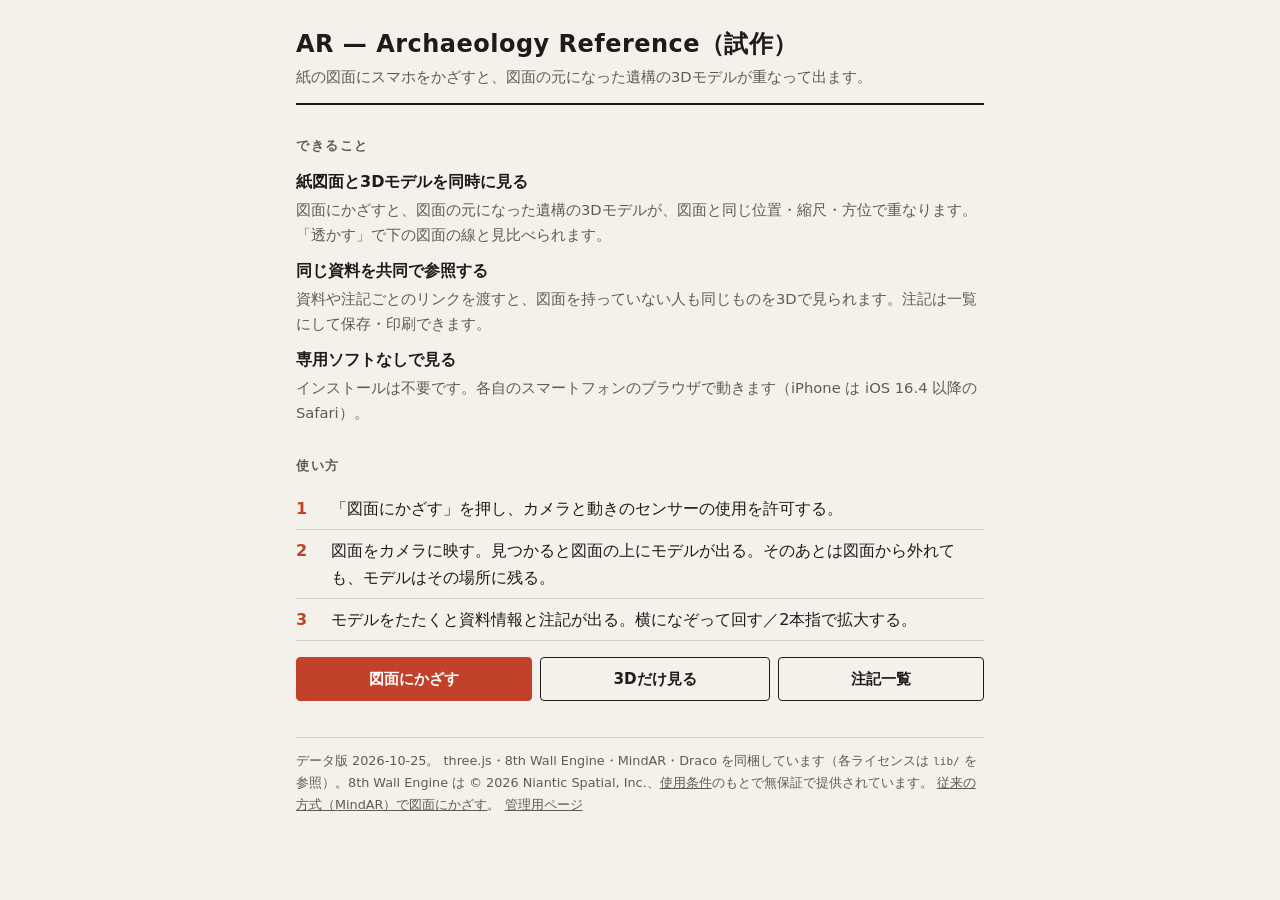
==== index.html @ 1e302aa0 "Add files via upload" ====
<!doctype html>
<html lang="ja">
<head>
<meta charset="utf-8">
<meta name="viewport" content="width=device-width, initial-scale=1, viewport-fit=cover">
<title>AR — Archaeology Reference</title>
<link rel="stylesheet" href="css/style.css">
</head>
<body>
<main class="page">
  <header class="page-head">
    <h1 id="site-title">AR — Archaeology Reference</h1>
    <p id="site-lead"></p>
  </header>

  <div class="callout" id="inapp" hidden>このアプリ内の画面ではカメラが動かないことがあります。メニューから「Safariで開く」または「ブラウザで開く」を選んでください。</div>
  <div class="callout" id="notice" hidden></div>

  <h2>できること</h2>
  <dl class="features">
    <dt>紙図面と3Dモデルを同時に見る</dt>
    <dd>図面にかざすと、図面の元になった遺構の3Dモデルが、図面と同じ位置・縮尺・方位で重なります。「透かす」で下の図面の線と見比べられます。</dd>
    <dt>同じ資料を共同で参照する</dt>
    <dd>資料や注記ごとのリンクを渡すと、図面を持っていない人も同じものを3Dで見られます。注記は一覧にして保存・印刷できます。</dd>
    <dt>専用ソフトなしで見る</dt>
    <dd>インストールは不要です。各自のスマートフォンのブラウザで動きます（iPhone は iOS 16.4 以降の Safari）。</dd>
  </dl>

  <h2>使い方</h2>
  <ol class="steps">
    <li>「図面にかざす」を押し、カメラと動きのセンサーの使用を許可する。</li>
    <li>図面をカメラに映す。見つかると図面の上にモデルが出る。そのあとは図面から外れても、モデルはその場所に残る。</li>
    <li>モデルをたたくと資料情報と注記が出る。横になぞって回す／2本指で拡大する。</li>
  </ol>
  <p class="actions-row"><a class="btn btn-primary" href="ar.html">図面にかざす</a> <a class="btn" href="viewer.html">3Dだけ見る</a> <a class="btn" href="notes.html">注記一覧</a></p>
  <div id="warnings"></div>

  <!-- 資料が2つ以上あるときだけ出す -->
  <section id="items-section" hidden>
    <h2>図面と資料</h2>
    <div id="items"></div>
  </section>

  <footer class="foot">
    <span id="edition"></span>
    three.js・8th Wall Engine・MindAR・Draco を同梱しています（各ライセンスは <span class="mono">lib/</span> を参照）。8th Wall Engine は © 2026 Niantic Spatial, Inc.、<a href="lib/8thwall/LICENSE.txt">使用条件</a>のもとで無保証で提供されています。
    <a href="ar-mindar.html">従来の方式（MindAR）で図面にかざす</a>。
    <a href="tools/">管理用ページ</a>
  </footer>
</main>
<script type="module" src="js/index.js"></script>
</body>
</html>
---- css/style.css ----
:root {
  --paper: #f4f1ea;
  --paper-2: #ebe7dd;
  --ink: #1d1c1a;
  --ink-2: #5f5b54;
  --rule: #d6d0c3;
  --shu: #c2412a;            /* 朱 */
  --panel: rgba(26, 25, 23, 0.9);
  --panel-ink: #f2efe8;
  --panel-ink-2: #b9b3a7;
  --panel-rule: rgba(242, 239, 232, 0.16);
  --font: "Hiragino Sans", "Hiragino Kaku Gothic ProN", "Yu Gothic UI", "Yu Gothic", "Noto Sans JP", system-ui, sans-serif;
}

* { box-sizing: border-box; }
[hidden] { display: none !important; }
html { -webkit-text-size-adjust: 100%; }
body {
  margin: 0;
  font-family: var(--font);
  font-size: 16px;
  line-height: 1.7;
  color: var(--ink);
  background: var(--paper);
}
button { font: inherit; color: inherit; }
a { color: inherit; }
:focus-visible { outline: 2px solid var(--shu); outline-offset: 2px; }

/* ---------- 一覧・道具ページ ---------- */
.page { max-width: 720px; margin: 0 auto; padding: 28px 16px 56px; }
.page-head { border-bottom: 2px solid var(--ink); padding-bottom: 14px; margin-bottom: 22px; }
.page-head h1 { font-size: 1.5rem; line-height: 1.35; margin: 0 0 4px; letter-spacing: 0.02em; }
.page-head p { margin: 0; color: var(--ink-2); font-size: 0.92rem; }
.page h2 { font-size: 0.82rem; letter-spacing: 0.12em; color: var(--ink-2); margin: 30px 0 10px; font-weight: 600; }

.steps { list-style: none; margin: 0; padding: 0; counter-reset: step; }
.steps li { counter-increment: step; display: grid; grid-template-columns: 2.2em 1fr; padding: 7px 0; border-bottom: 1px solid var(--rule); }
.steps li::before { content: counter(step); font-variant-numeric: tabular-nums; color: var(--shu); font-weight: 700; }

.items { list-style: none; margin: 0; padding: 0; }
.item { border: 1px solid var(--rule); background: #fbf9f4; border-radius: 6px; padding: 14px 14px 12px; margin-bottom: 12px; }
.item h3 { margin: 0 0 2px; font-size: 1.05rem; line-height: 1.45; }
.item .sub { margin: 0 0 12px; color: var(--ink-2); font-size: 0.86rem; }
.actions { display: flex; flex-wrap: wrap; gap: 8px; }
.btn {
  display: inline-flex; align-items: center; justify-content: center;
  min-height: 44px; padding: 0 18px; border-radius: 4px;
  border: 1px solid var(--ink); background: transparent; color: var(--ink);
  text-decoration: none; font-weight: 600; font-size: 0.95rem; cursor: pointer;
}
.btn-primary { background: var(--shu); border-color: var(--shu); color: #fff; }
/* 一覧の入口のボタン：スマホでも1行に並べ、幅をそろえる（とても狭い画面では折り返す） */
.actions-row { display: flex; flex-wrap: wrap; gap: 8px; }
.actions-row .btn { flex: 1 1 auto; padding: 0 10px; white-space: nowrap; }
.btn:disabled { opacity: 0.45; cursor: default; }
.callout { border-left: 3px solid var(--shu); background: var(--paper-2); padding: 10px 12px; font-size: 0.9rem; margin: 14px 0; }
.callout[hidden] { display: none; }
.foot { margin-top: 36px; padding-top: 12px; border-top: 1px solid var(--rule); color: var(--ink-2); font-size: 0.8rem; }
.muted { color: var(--ink-2); }
code, .mono { font-family: ui-monospace, "SF Mono", Menlo, Consolas, monospace; font-size: 0.86em; }

table.plain { width: 100%; border-collapse: collapse; font-size: 0.9rem; }
table.plain th, table.plain td { text-align: left; padding: 7px 8px; border-bottom: 1px solid var(--rule); vertical-align: top; }
table.plain th { font-size: 0.78rem; letter-spacing: 0.08em; color: var(--ink-2); font-weight: 600; }
/* ファイルの確認 */
.files-table th { white-space: nowrap; }
.files-table td:first-child { white-space: nowrap; font-size: 0.82rem; }
.files-table .file-state { white-space: nowrap; font-weight: 600; }
.files-table .file-ok .file-state { color: #1d6b35; }
.files-table .file-warn .file-state { color: #8a5a00; }
.files-table .file-ng .file-state { color: #b00020; }
.files-table .file-ng { background: #fdf0f0; }
.files-table .file-none .file-state { color: var(--ink-2); font-weight: 400; }
@media (max-width: 640px) { .files-table td:first-child { white-space: normal; word-break: break-all; } }
td.num { font-variant-numeric: tabular-nums; text-align: right; }
.qr-grid { display: grid; grid-template-columns: repeat(auto-fill, minmax(200px, 1fr)); gap: 14px; }
.qr { border: 1px solid var(--rule); background: #fff; padding: 12px; text-align: center; border-radius: 6px; }
.qr svg { width: 100%; height: auto; display: block; }
.qr p { margin: 6px 0 0; font-size: 0.78rem; word-break: break-all; color: var(--ink-2); }
.qr strong { display: block; font-size: 0.9rem; color: var(--ink); }

/* ---------- AR表示・通常ビューア ---------- */
body.stage-page { background: #0f0e0d; color: var(--panel-ink); overflow: hidden; height: 100dvh; }
body.viewer-page { background: radial-gradient(120% 90% at 50% 35%, #f3f0e8 0%, #d9d4c7 100%); }
#stage { position: fixed; inset: 0; overflow: hidden; touch-action: none; user-select: none; -webkit-user-select: none; }
#stage canvas { display: block; }
/* 8th Wall 版：描画面の画素は細かく、見た目の大きさは画面に合わせる（8th Wall が付ける幅・高さの指定より優先） */
#xr-canvas { position: absolute; inset: 0; width: 100% !important; height: 100% !important; }
.credit8 { position: fixed; z-index: 19; right: calc(10px + env(safe-area-inset-right)); bottom: calc(78px + env(safe-area-inset-bottom)); font-size: 10px; line-height: 1.3; color: rgba(255, 255, 255, 0.75); text-decoration: none; text-shadow: 0 0 3px rgba(0, 0, 0, 0.8); }
.credit8[hidden] { display: none; }
.gate .gate-small { font-size: 0.78rem; margin-top: 10px; }
.gate .gate-small a { color: inherit; }

.topbar {
  position: fixed; z-index: 20; left: 0; right: 0; top: 0;
  display: flex; gap: 8px; align-items: center; justify-content: space-between;
  padding: calc(8px + env(safe-area-inset-top)) calc(10px + env(safe-area-inset-right)) 8px calc(10px + env(safe-area-inset-left));
  pointer-events: none;
}
.topbar > * { pointer-events: auto; }
.topbar > .pill { flex: none; }
.pill { white-space: nowrap; }
.topbar { align-items: flex-start; }
.topbar .group { display: flex; gap: 6px; flex-wrap: wrap; justify-content: flex-end; }
.pill {
  display: inline-flex; align-items: center; min-height: 40px; padding: 0 14px;
  border-radius: 20px; border: 1px solid var(--panel-rule);
  background: var(--panel); color: var(--panel-ink);
  font-size: 0.86rem; font-weight: 600; text-decoration: none; cursor: pointer;
  -webkit-backdrop-filter: blur(8px); backdrop-filter: blur(8px);
}
.pill[aria-pressed="true"] { background: var(--panel-ink); color: var(--ink); }

.hint {
  position: fixed; z-index: 15; left: 16px; right: 16px; top: calc(64px + env(safe-area-inset-top));
  width: fit-content; max-width: calc(100% - 32px); margin: 0 auto; padding: 8px 14px; border-radius: 4px;
  background: var(--panel); color: var(--panel-ink); font-size: 0.88rem; text-align: center;
  pointer-events: none;
}

/* 設定の食い違い（all.mind と図面画像など）。消えない */
.config-warn {
  position: fixed; z-index: 15; left: 16px; right: 16px; top: calc(180px + env(safe-area-inset-top));
  max-width: 34rem; margin: 0 auto; padding: 8px 14px; border-radius: 4px;
  background: #8a1c1c; color: #fff; font-size: 0.85rem; line-height: 1.5;
}

.recover {
  position: fixed; z-index: 16; left: 0; right: 0; top: calc(134px + env(safe-area-inset-top));
  display: flex; justify-content: center; pointer-events: none;
}
.recover .pill { pointer-events: auto; background: var(--shu); border-color: var(--shu); color: #fff; }

.debug {
  position: fixed; z-index: 16; left: calc(8px + env(safe-area-inset-left)); top: calc(190px + env(safe-area-inset-top));
  margin: 0; padding: 6px 8px; border-radius: 4px; pointer-events: none;
  background: rgba(0, 0, 0, 0.62); color: #e9ffe0; font: 11px/1.5 ui-monospace, Menlo, Consolas, monospace; white-space: pre-wrap; overflow-wrap: anywhere; max-width: calc(100vw - 16px - env(safe-area-inset-left) - env(safe-area-inset-right)); box-sizing: border-box;
}

.gate {
  position: fixed; z-index: 30; inset: 0; display: grid; place-items: center; padding: 24px;
  background: #171614; color: var(--panel-ink);
}
.gate[hidden] { display: none; }
.gate-inner { max-width: 420px; }
.gate h1 { font-size: 1.3rem; line-height: 1.4; margin: 0 0 8px; }
.gate p { margin: 0 0 14px; color: var(--panel-ink-2); font-size: 0.92rem; }
.gate .btn { border-color: var(--panel-ink); color: var(--panel-ink); width: 100%; margin-bottom: 8px; }
.gate .btn-primary { border-color: var(--shu); color: #fff; }
.gate .callout { background: rgba(255, 255, 255, 0.06); color: var(--panel-ink); }
.gate .error { color: #ffb4a4; }

.panel {
  position: fixed; z-index: 20; left: 0; right: 0; bottom: 0;
  background: var(--panel); color: var(--panel-ink);
  border-top: 1px solid var(--panel-rule);
  -webkit-backdrop-filter: blur(10px); backdrop-filter: blur(10px);
  padding-bottom: env(safe-area-inset-bottom);
}
.panel[hidden] { display: none; }
.panel-head {
  width: 100%; display: flex; align-items: center; justify-content: space-between; gap: 12px;
  min-height: 48px; padding: 6px calc(16px + env(safe-area-inset-right)) 6px calc(16px + env(safe-area-inset-left));
  background: none; border: 0; text-align: left; cursor: pointer;
}
.panel-title { font-weight: 700; font-size: 0.98rem; line-height: 1.4; }
.panel-chevron { width: 10px; height: 10px; border-right: 2px solid var(--panel-ink-2); border-top: 2px solid var(--panel-ink-2); transform: rotate(-45deg); margin: 4px 4px 0; flex: none; transition: transform 0.15s; }
.panel.is-open .panel-chevron { transform: rotate(135deg); margin-top: -4px; }
.panel-body { display: none; max-height: 44dvh; overflow-y: auto; -webkit-overflow-scrolling: touch; padding: 0 calc(16px + env(safe-area-inset-right)) 16px calc(16px + env(safe-area-inset-left)); }
.panel.is-open .panel-body { display: block; }
.panel h2 { font-size: 0.74rem; letter-spacing: 0.14em; color: var(--panel-ink-2); margin: 14px 0 8px; font-weight: 600; }
.panel section:first-child h2 { margin-top: 4px; }
.panel-meta .link-button, .panel-selection .link-button { margin: 2px 8px 6px 0; }
.link-button {
  display: inline-flex; align-items: center; min-height: 36px; padding: 0 12px; border-radius: 4px;
  border: 1px solid var(--panel-rule); background: transparent; color: var(--panel-ink);
  font-size: 0.84rem; text-decoration: none; cursor: pointer;
}
.share-row { display: flex; flex-wrap: wrap; align-items: center; gap: 6px; }
.share-holder { flex: 1 1 100%; }
.link-box { width: 100%; min-height: 36px; padding: 0 8px; font: 12px/1.4 ui-monospace, Menlo, Consolas, monospace; border-radius: 4px; border: 1px solid var(--panel-rule); background: rgba(255,255,255,0.08); color: var(--panel-ink); }
.panel .edition { color: var(--panel-ink-2); font-size: 0.78rem; margin: 10px 0 0; }
.panel .muted, .panel .notice { color: var(--panel-ink-2); font-size: 0.86rem; margin: 8px 0 0; }
.fields { display: grid; grid-template-columns: minmax(5.5em, auto) 1fr; gap: 4px 14px; margin: 0; font-size: 0.9rem; }
.fields dt { color: var(--panel-ink-2); }
.fields dd { margin: 0; overflow-wrap: anywhere; }
.chips { display: flex; flex-wrap: wrap; gap: 8px; }
.chip {
  display: inline-flex; align-items: center; gap: 8px; min-height: 40px; padding: 0 12px;
  border-radius: 4px; border: 1px solid var(--panel-rule); background: transparent;
  font-size: 0.86rem; cursor: pointer; opacity: 0.5;
}
.chip.is-on { opacity: 1; border-color: rgba(242, 239, 232, 0.5); }
.chip-dot { width: 10px; height: 10px; border-radius: 50%; flex: none; }
.chip-type { font-size: 0.72rem; color: var(--panel-ink-2); border: 1px solid var(--panel-rule); border-radius: 3px; padding: 0 5px; line-height: 1.5; }
.panel-selection { border: 1px solid var(--panel-rule); border-left: 3px solid var(--shu); border-radius: 4px; padding: 10px 12px; margin-top: 4px; }
.panel-selection[hidden] { display: none; }
.panel-selection p { margin: 6px 0; font-size: 0.9rem; }
.selection-top { display: flex; align-items: center; gap: 8px; margin-bottom: 6px; }
.selection-top strong { font-size: 0.95rem; }
.selection-close { margin-left: auto; min-height: 36px; padding: 0 10px; background: none; border: 1px solid var(--panel-rule); border-radius: 4px; font-size: 0.8rem; cursor: pointer; }

@media (min-width: 760px) {
  .panel { left: auto; right: 16px; bottom: 16px; width: 380px; border: 1px solid var(--panel-rule); border-radius: 8px; }
  .panel-body { max-height: 60dvh; }
}
@media (prefers-reduced-motion: reduce) { * { transition: none !important; } }

/* ---------- 位置合わせ ---------- */
body.align-page { height: 100dvh; display: flex; flex-direction: column; overflow: hidden; }
.align-head { display: flex; align-items: center; gap: 16px; padding: 10px 16px; border-bottom: 2px solid var(--ink); }
.align-head h1 { font-size: 1.1rem; margin: 0; }
.align-head select { margin-left: auto; min-height: 36px; font: inherit; }
.align-body { flex: 1; display: flex; min-height: 0; }
.align-view { flex: 1; position: relative; background: #ddd8cc; cursor: grab; outline: none; touch-action: none; }
.align-view.is-measuring { cursor: crosshair; }
.align-view canvas { display: block; }
.align-side { width: 340px; flex: none; overflow-y: auto; padding: 8px 16px 24px; border-left: 1px solid var(--rule); background: var(--paper); }
.align-side h2 { margin: 18px 0 6px; font-size: 0.8rem; letter-spacing: 0.08em; color: var(--ink-2); font-weight: 600; }
.align-side .row { display: flex; flex-wrap: wrap; align-items: center; gap: 8px; margin: 6px 0; }
.align-side input[type="number"] { width: 110px; min-height: 34px; font: inherit; padding: 0 6px; }
.align-side input.narrow { width: 80px; }
.align-side input[type="range"] { flex: 1; min-width: 120px; }
.align-side select { min-height: 34px; font: inherit; max-width: 100%; }
.align-side textarea { width: 100%; font: 12px/1.5 ui-monospace, Menlo, Consolas, monospace; padding: 8px; border: 1px solid var(--rule); border-radius: 4px; background: #fff; }
.small { font-size: 0.8rem; margin: 4px 0; }
.small-btn { min-height: 36px; padding: 0 12px; font-size: 0.85rem; }
@media (max-width: 800px) { .align-body { flex-direction: column; } .align-view { min-height: 55vh; } .align-side { width: auto; border-left: 0; border-top: 1px solid var(--rule); } }

/* ---------- 注記一覧 ---------- */
.page-wide { max-width: 1040px; }
.notes-item { margin: 26px 0 34px; }
.page h2.notes-title { font-size: 1.15rem; letter-spacing: 0; color: var(--ink); margin: 0 0 2px; font-weight: 700; }
.notes-item .sub { margin: 0 0 10px; color: var(--ink-2); font-size: 0.86rem; }
.fields.light { margin: 8px 0 12px; }
.fields.light dt { color: var(--ink-2); }
.table-wrap { overflow-x: auto; }
.notes-table td { font-size: 0.86rem; }
.notes-table .chip-dot { display: inline-block; vertical-align: middle; }
@media print {
  .no-print, .foot a { display: none !important; }
  body { background: #fff; }
  .page { max-width: none; padding: 0; }
  .notes-item { break-inside: avoid-page; }
}

/* ---------- 展示用シート ---------- */
body.sheet-page { background: #8a857b; }
.sheet-toolbar { display: flex; flex-wrap: wrap; align-items: center; gap: 12px; padding: 10px 16px; background: var(--paper); border-bottom: 1px solid var(--rule); }
.sheet-toolbar input { min-width: 320px; min-height: 34px; font: inherit; padding: 0 8px; }
.sheet-toolbar select { min-height: 34px; font: inherit; }
.sheet-toolbar p { flex-basis: 100%; margin: 0; }
.sheet {
  --w: 297mm; --h: 210mm;
  width: var(--w); height: var(--h); margin: 12px auto; padding: 10mm 12mm 9mm; background: #fff; color: #111;
  display: flex; flex-direction: column; gap: 4mm; overflow: hidden; break-after: page;
}
body[data-paper="A3"] .sheet { --w: 420mm; --h: 297mm; padding: 14mm 16mm 12mm; }
.sheet-head { display: flex; align-items: baseline; gap: 6mm; border-bottom: 0.6mm solid #111; padding-bottom: 2mm; }
.sheet-head h1 { margin: 0; font-size: 15pt; line-height: 1.3; }
.sheet-site { font-size: 9pt; color: #555; order: 2; margin-left: auto; }
.sheet-figure { flex: 1; min-height: 0; display: flex; align-items: center; justify-content: center; }
.sheet-figure img { max-width: 100%; max-height: 100%; object-fit: contain; display: block; }
.sheet-foot { display: flex; gap: 6mm; align-items: center; border-top: 0.3mm solid #999; padding-top: 3mm; }
.sheet-qr { width: 30mm; height: 30mm; flex: none; }
body[data-paper="A3"] .sheet-qr { width: 40mm; height: 40mm; }
.sheet-qr svg { width: 100%; height: 100%; display: block; }
.sheet-info { flex: 1; min-width: 0; font-size: 9.5pt; line-height: 1.55; }
.sheet-steps { margin: 0 0 1.5mm; padding-left: 5mm; }
.sheet-items, .sheet-url, .sheet-credit { margin: 0; color: #444; font-size: 8pt; }
.sheet-url { font-family: ui-monospace, Menlo, Consolas, monospace; word-break: break-all; }
@media print {
  body.sheet-page { background: #fff; }
  .sheet { margin: 0; }
}

/* ---------- 一覧 ---------- */
.features { margin: 0; }
.features dt { font-weight: 700; margin-top: 10px; }
.features dd { margin: 2px 0 0; color: var(--ink-2); font-size: 0.92rem; }
.drawing-group { margin-bottom: 18px; }
.drawing-title { font-size: 0.95rem; margin: 0 0 8px; padding-left: 8px; border-left: 3px solid var(--shu); }

.target8-preview { max-width: 180px; border: 1px solid var(--rule, #ccc); margin-top: 6px; }
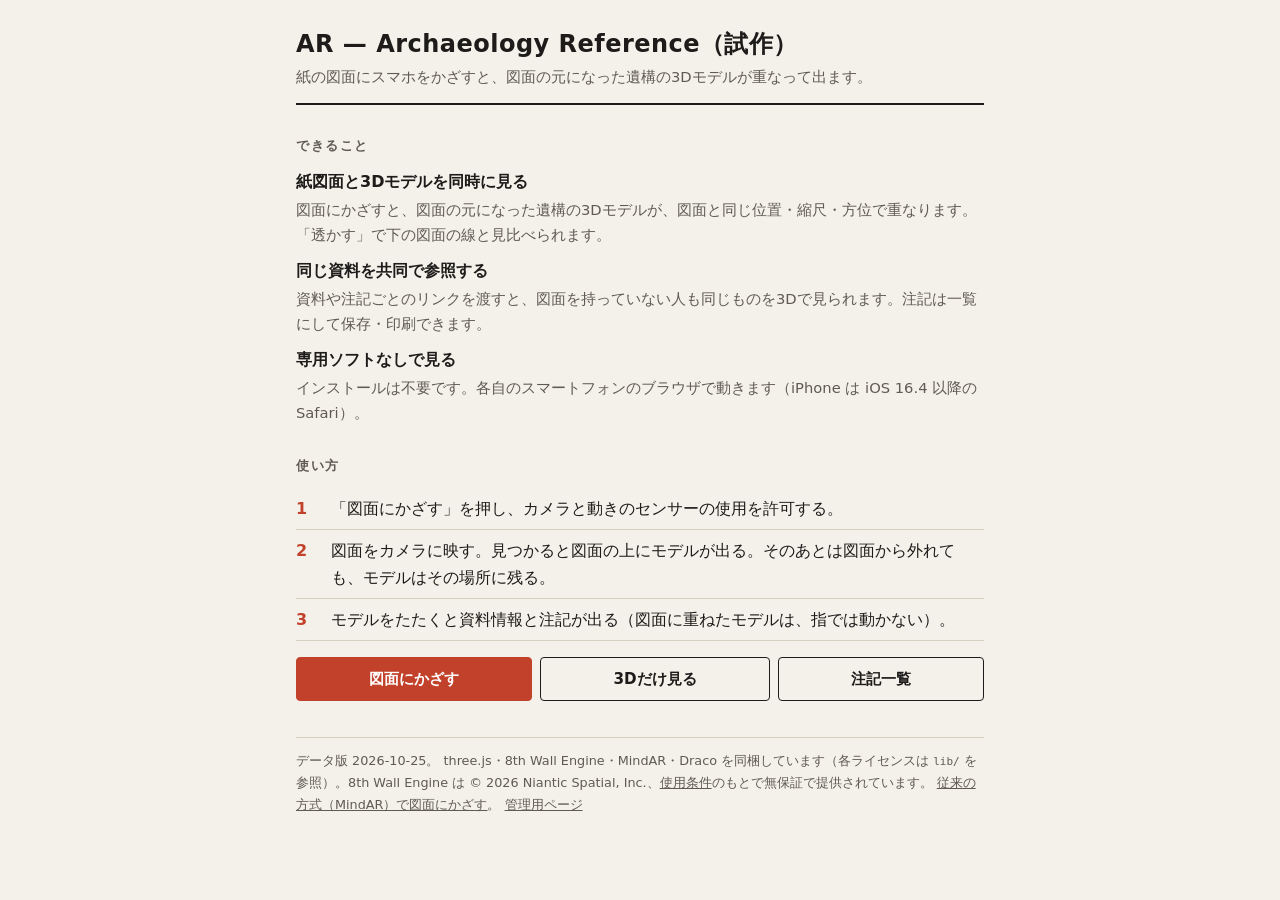
==== commit 5ddf0f49: "Add files via upload" ====
--- a/index.html
+++ b/index.html
@@ -30,7 +30,7 @@
   <ol class="steps">
     <li>「図面にかざす」を押し、カメラと動きのセンサーの使用を許可する。</li>
     <li>図面をカメラに映す。見つかると図面の上にモデルが出る。そのあとは図面から外れても、モデルはその場所に残る。</li>
-    <li>モデルをたたくと資料情報と注記が出る。横になぞって回す／2本指で拡大する。</li>
+    <li>モデルをたたくと資料情報と注記が出る（図面に重ねたモデルは、指では動かない）。</li>
   </ol>
   <p class="actions-row"><a class="btn btn-primary" href="ar.html">図面にかざす</a> <a class="btn" href="viewer.html">3Dだけ見る</a> <a class="btn" href="notes.html">注記一覧</a></p>
   <div id="warnings"></div>
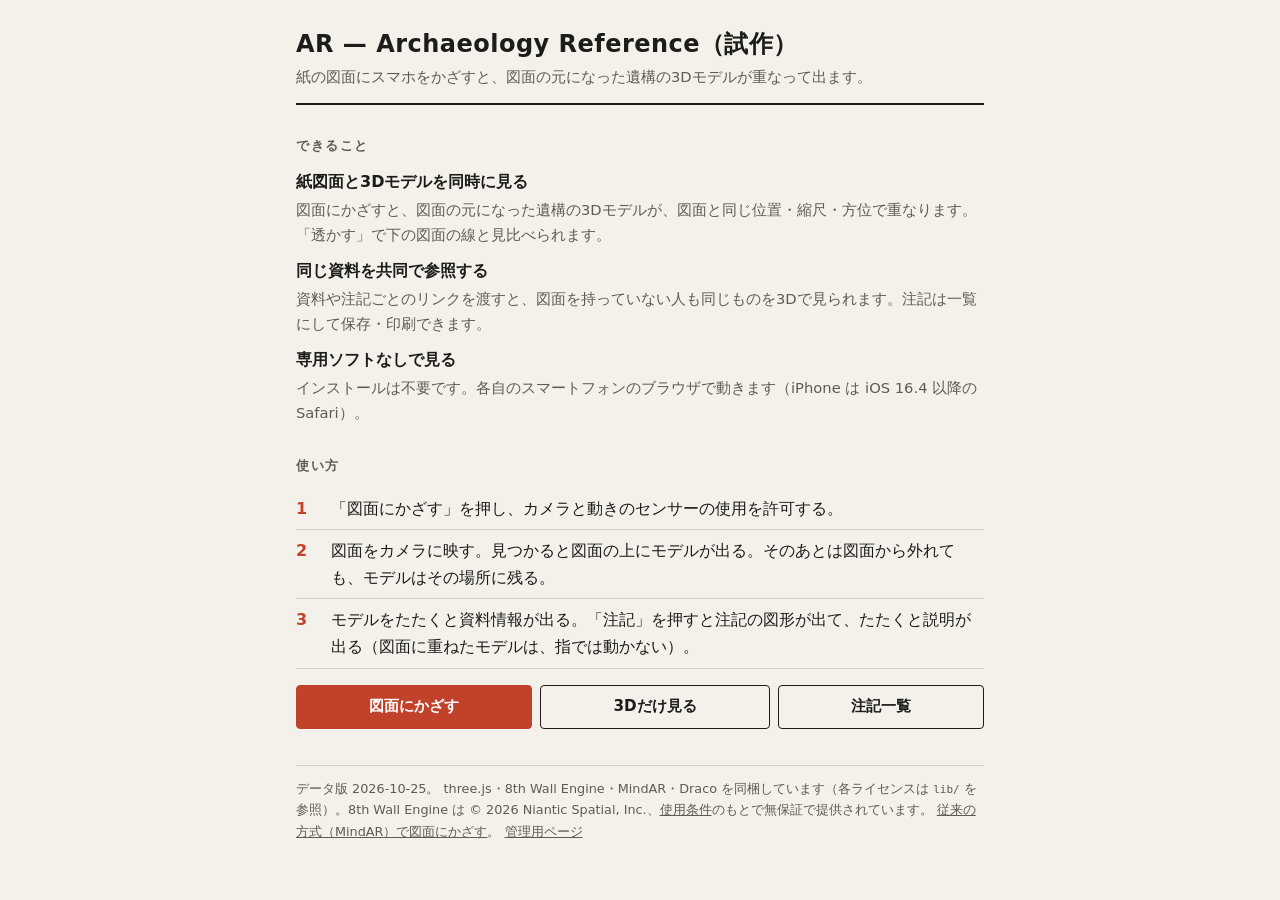
==== commit 0abd283e: "Add files via upload" ====
--- a/index.html
+++ b/index.html
@@ -30,7 +30,7 @@
   <ol class="steps">
     <li>「図面にかざす」を押し、カメラと動きのセンサーの使用を許可する。</li>
     <li>図面をカメラに映す。見つかると図面の上にモデルが出る。そのあとは図面から外れても、モデルはその場所に残る。</li>
-    <li>モデルをたたくと資料情報と注記が出る（図面に重ねたモデルは、指では動かない）。</li>
+    <li>モデルをたたくと資料情報が出る。「注記」を押すと注記の図形が出て、たたくと説明が出る（図面に重ねたモデルは、指では動かない）。</li>
   </ol>
   <p class="actions-row"><a class="btn btn-primary" href="ar.html">図面にかざす</a> <a class="btn" href="viewer.html">3Dだけ見る</a> <a class="btn" href="notes.html">注記一覧</a></p>
   <div id="warnings"></div>
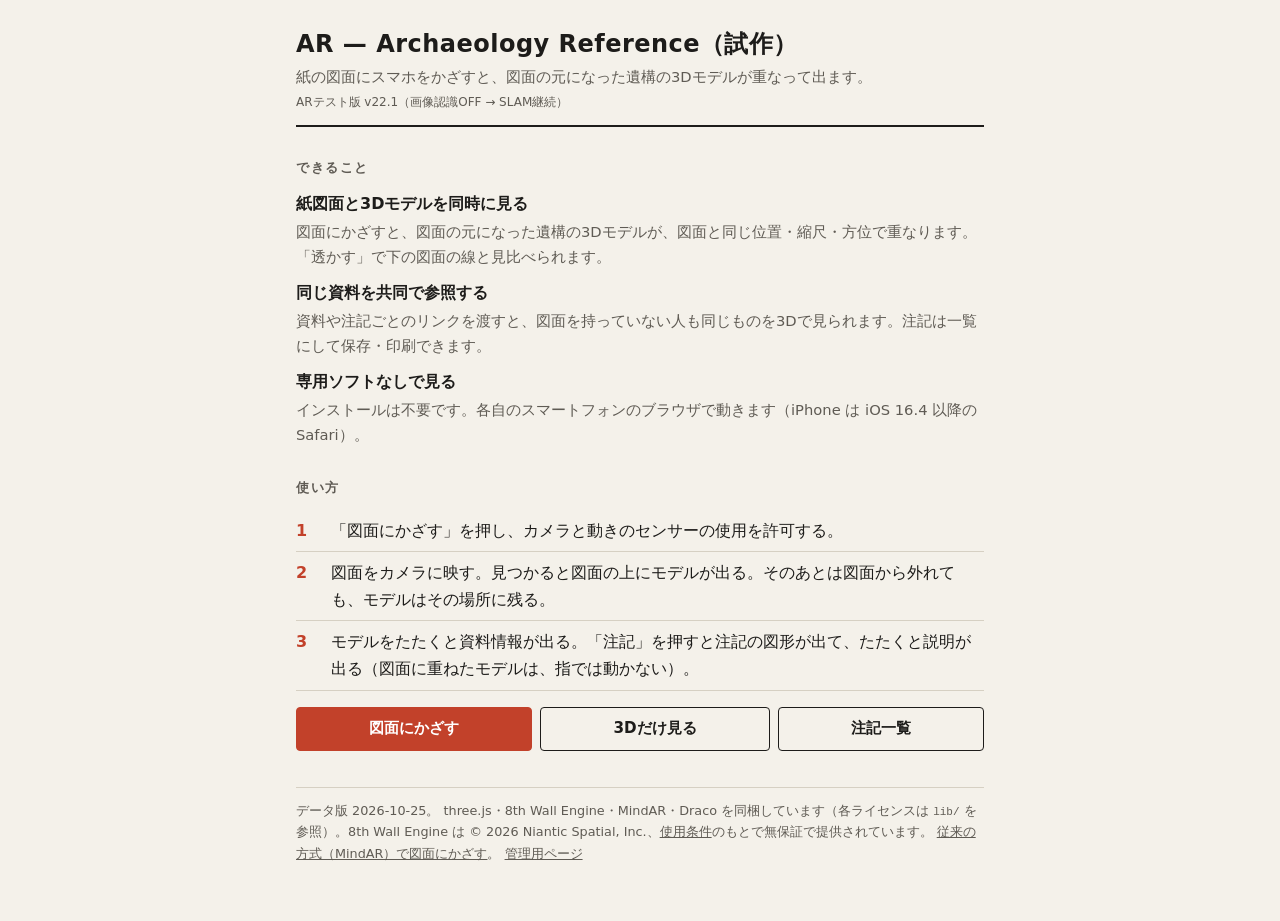
==== commit 8cc5d3c5: "Add files via upload" ====
--- a/index.html
+++ b/index.html
@@ -11,6 +11,7 @@
   <header class="page-head">
     <h1 id="site-title">AR — Archaeology Reference</h1>
     <p id="site-lead"></p>
+    <p style="margin:4px 0 0;font:12px/1.5 system-ui,sans-serif;color:var(--ink-2);">ARテスト版 v22.1（画像認識OFF → SLAM継続）</p>
   </header>
 
   <div class="callout" id="inapp" hidden>このアプリ内の画面ではカメラが動かないことがあります。メニューから「Safariで開く」または「ブラウザで開く」を選んでください。</div>
@@ -32,7 +33,7 @@
     <li>図面をカメラに映す。見つかると図面の上にモデルが出る。そのあとは図面から外れても、モデルはその場所に残る。</li>
     <li>モデルをたたくと資料情報が出る。「注記」を押すと注記の図形が出て、たたくと説明が出る（図面に重ねたモデルは、指では動かない）。</li>
   </ol>
-  <p class="actions-row"><a class="btn btn-primary" href="ar.html">図面にかざす</a> <a class="btn" href="viewer.html">3Dだけ見る</a> <a class="btn" href="notes.html">注記一覧</a></p>
+  <p class="actions-row"><a class="btn btn-primary" href="ar.html?v=22.1">図面にかざす</a> <a class="btn" href="viewer.html">3Dだけ見る</a> <a class="btn" href="notes.html">注記一覧</a></p>
   <div id="warnings"></div>
 
   <!-- 資料が2つ以上あるときだけ出す -->
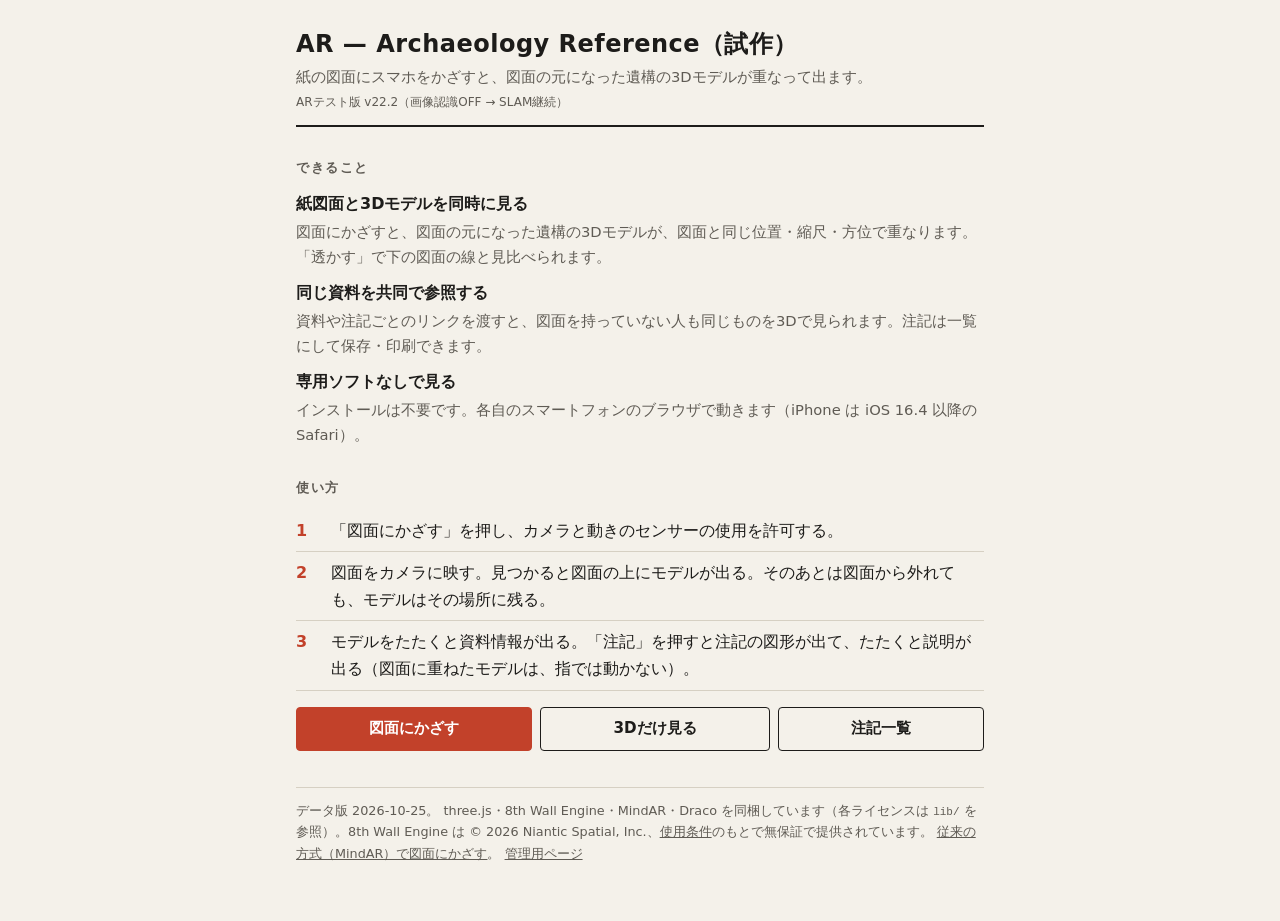
==== commit d4d31ab3: "Add files via upload" ====
--- a/index.html
+++ b/index.html
@@ -11,7 +11,7 @@
   <header class="page-head">
     <h1 id="site-title">AR — Archaeology Reference</h1>
     <p id="site-lead"></p>
-    <p style="margin:4px 0 0;font:12px/1.5 system-ui,sans-serif;color:var(--ink-2);">ARテスト版 v22.1（画像認識OFF → SLAM継続）</p>
+    <p style="margin:4px 0 0;font:12px/1.5 system-ui,sans-serif;color:var(--ink-2);">ARテスト版 v22.2（画像認識OFF → SLAM継続）</p>
   </header>
 
   <div class="callout" id="inapp" hidden>このアプリ内の画面ではカメラが動かないことがあります。メニューから「Safariで開く」または「ブラウザで開く」を選んでください。</div>
